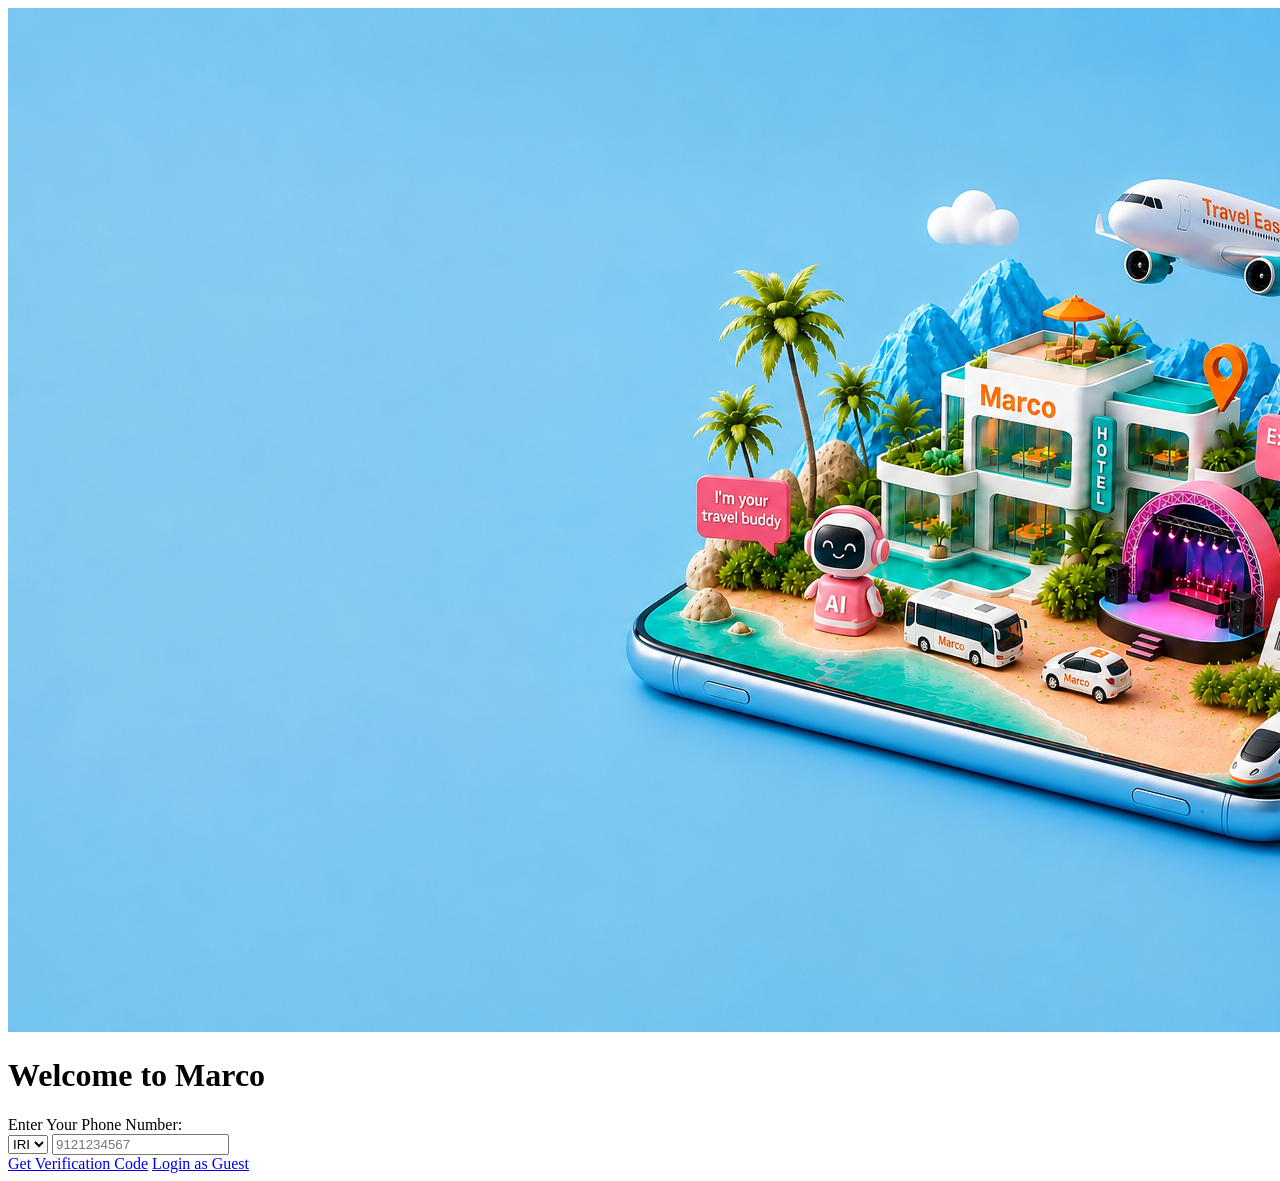
==== index.html @ 9c4212a9 "Fix file structure for Vercel" ====
<!doctype html>
<html lang="fa" dir="ltr">
  <head>
    <meta charset="UTF-8" />
    <meta name="viewport" content="width=device-width, initial-scale=1.0" />
    <link rel="stylesheet" href="./css/variables.css" />
    <link rel="stylesheet" href="./css/base.css" />
    <link rel="stylesheet" href="./css/layout.css" />
    <link rel="stylesheet" href="./css/components.css" />
    <link rel="shortcut icon" href="./Images/crowtus.svg" type="image/x-icon" />
    <script defer src="./JS/lucide.min.js"></script>
    <script defer src="./JS/app.js"></script>
    <title>Marco</title>
  </head>
  <body>
    <div class="login">
      <img class="login__img" src="/Images/login.png" alt="login image">
        <form action="" class="login__form">
          <h1>Welcome to <span class="text--primary">Marco</span></h1>
          <div class="input input--lg">
            <label class="input__label" for="phone">Enter Your Phone Number:</label>
            <div class="input__wrapper">
              <select class="dropdown" name="countrycode" id="countrycode">
                <option value="" disabled selected>IRI</option>
              </select>
            <input class="input__field" type="tel" name="phone" id="phone" placeholder="9121234567" autocomplete="mobile">
          </div>
        </div>
        <a class="btn btn--primary btn--lg btn--fill" href="http://">Get Verification Code</a>
        <a class="btn btn--tertiary btn--lg btn--fill" href="/HTML Pages/Main.html">Login as Guest</a>
        </form>
      </div>
    </div>
  </body>
</html>
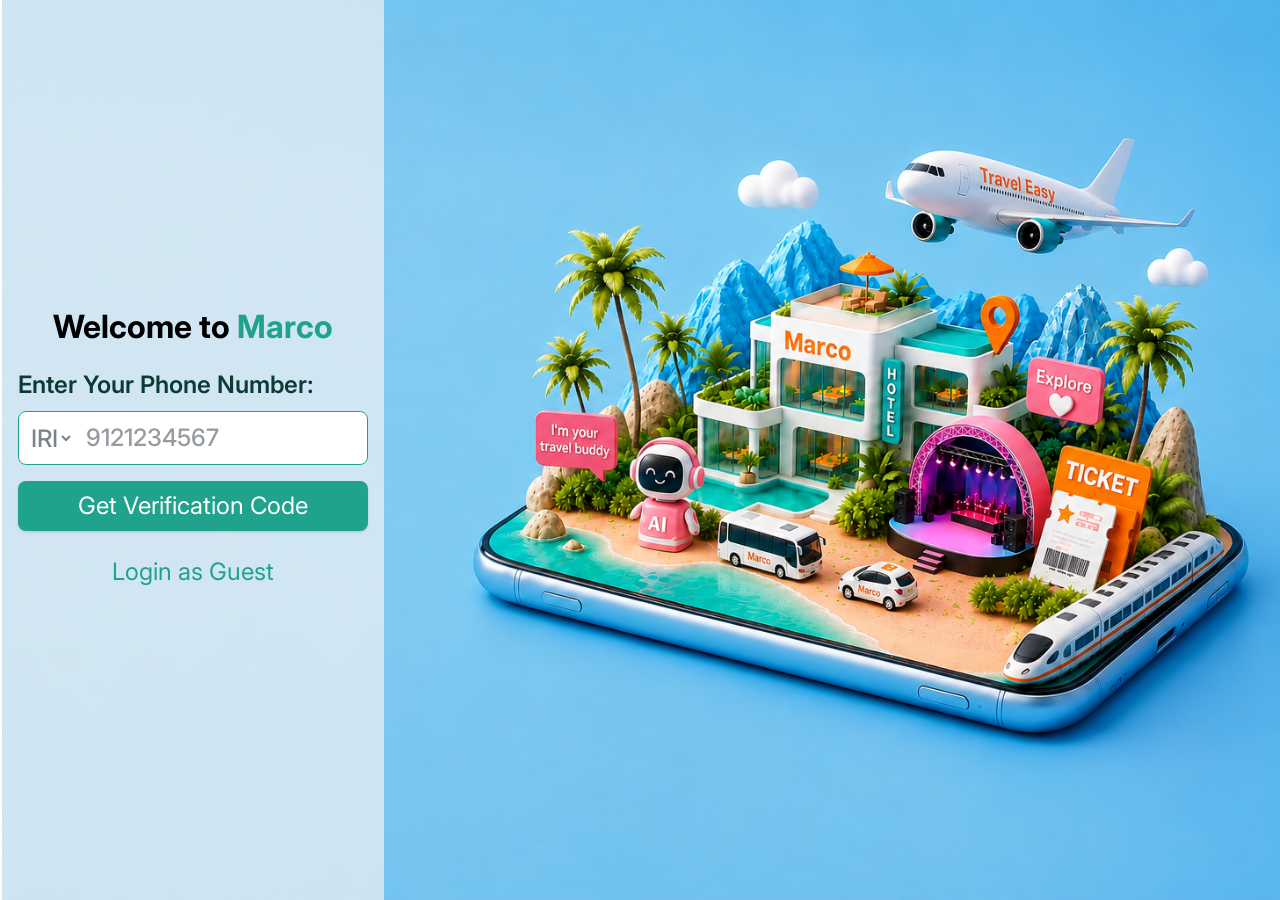
==== commit 9b653133: "Fix CSS path" ====
--- a/index.html
+++ b/index.html
@@ -3,10 +3,10 @@
   <head>
     <meta charset="UTF-8" />
     <meta name="viewport" content="width=device-width, initial-scale=1.0" />
-    <link rel="stylesheet" href="./css/variables.css" />
-    <link rel="stylesheet" href="./css/base.css" />
-    <link rel="stylesheet" href="./css/layout.css" />
-    <link rel="stylesheet" href="./css/components.css" />
+    <link rel="stylesheet" href="./CSS/variables.css" />
+    <link rel="stylesheet" href="./CSS/base.css" />
+    <link rel="stylesheet" href="./CSS/layout.css" />
+    <link rel="stylesheet" href="./CSS/components.css" />
     <link rel="shortcut icon" href="./Images/crowtus.svg" type="image/x-icon" />
     <script defer src="./JS/lucide.min.js"></script>
     <script defer src="./JS/app.js"></script>
--- a/CSS/variables.css
+++ b/CSS/variables.css
@@ -0,0 +1,105 @@
+:root {
+  /* Type scale */
+
+  --text-2xs: 0.5rem; /* 8px */
+  --text-xs: 0.75rem; /* 12px */
+  --text-sm: 0.875rem; /* 14px */
+  --text-base: 1rem; /* 16px */
+  --text-lg: 1.25rem; /* 20px */
+  --text-xl: 1.5rem; /* 24px */
+  --text-2xl: 2rem; /* 32px */
+  --text-3xl: 3rem; /* 48px */
+  --text-4xl: 4rem; /* 64px */
+  --text-5xl: 5rem; /* 80px */
+
+  /* Line heights */
+  --line-tight: 1.2;
+  --line-normal: 1.5;
+
+  /* Spacing scale */
+  --space-1: 0.25rem; /* 4px */
+  --space-2: 0.5rem; /* 8px */
+  --space-3: 0.75rem; /* 12px */
+  --space-4: 1rem; /* 16px (Base) */
+  --space-5: 1.25rem; /* 20px */
+  --space-6: 1.5rem; /* 24px */
+  --space-8: 2rem; /* 32px */
+  --space-10: 2.5rem; /* 40px */
+  --space-12: 3rem; /* 48px */
+  --space-16: 4rem; /* 64px */
+  --space-20: 5rem; /* 80px */
+  --space-24: 6rem; /* 96px */
+  --space-32: 8rem; /* 128px */
+
+  /* Border Radius */
+  --radius-none: 0;
+  --radius-sm: 0.25rem;
+  --radius-md: 0.5rem;
+  --radius-lg: 0.75rem;
+  --radius-xl: 1rem;
+  --radius-2xl: 2rem;
+  --radius-full: 50%;
+
+  /* Focus Ring */
+  --focus-ring-color: var(--color-secondary-500);
+  --focus-ring-width: 2px;
+  --focus-ring-offset: 2px;
+
+  /* Screen Min Width */
+  --screen-mobile: 360px;
+  --screen-tablet: 768px;
+  --screen-laptop: 1024px;
+  --screen-pc: 1440px;
+
+  /* Primary Colors */
+  --color-primary-50: #d2ede8;
+  --color-primary-100: #a9e2d8;
+  --color-primary-200: #7ed1c4;
+  --color-primary-300: #55c2b2;
+  --color-primary-400: #34b49f;
+  --color-primary-500: #1fa38c;
+  --color-primary-600: #198676;
+  --color-primary-700: #156b60;
+  --color-primary-800: #104e47;
+  --color-primary-900: #0c3a34;
+  --color-primary-950: #00230c;
+
+  /* Secondary Colors */
+  --color-secondary-50: #fbd4bb;
+  --color-secondary-100: #fac1a5;
+  --color-secondary-200: #f8ad83;
+  --color-secondary-300: #f69861;
+  --color-secondary-400: #f4843f;
+  --color-secondary-500: #f26f1d;
+  --color-secondary-600: #d95503;
+  --color-secondary-700: #bf3c00;
+  --color-secondary-800: #a62200;
+  --color-secondary-900: #730000;
+  --color-secondary-950: #400000;
+
+  /* Neutral Colors */
+  --color-neutral-50: #f2f2f3;
+  --color-neutral-100: #e5e6e7;
+  --color-neutral-200: #cbcdcf;
+  --color-neutral-300: #b0b4b8;
+  --color-neutral-400: #969ba0;
+  --color-neutral-500: #7c8288;
+  --color-neutral-600: #62686e;
+  --color-neutral-700: #494f55;
+  --color-neutral-800: #2f353b;
+  --color-neutral-900: #161c22;
+  --color-neutral-950: #000208;
+
+  /* Utility Colors */
+  --color-white: #ffffff;
+  --color-black: #000000;
+  --color-pink: #f7a8c7;
+  --color-blue: #6dc1ef;
+
+  --switch-width: 2.75rem; /* عرض سوئیچ */
+  --switch-height: 1.5rem; /* ارتفاع سوئیچ */
+  --switch-thumb-size: 1.25rem; /* سایز دایره */
+  --switch-bg-off: #cbd5e1; /* رنگ خاموش */
+  --switch-bg-on: #3b82f6; /* رنگ روشن */
+  --switch-transition: all 0.25s cubic-bezier(0.4, 0, 0.2, 1); /* افکت نرم */
+}
--- a/CSS/base.css
+++ b/CSS/base.css
@@ -0,0 +1,115 @@
+@font-face {
+  font-family: "vazirmatn";
+  src: url("../Fonts/Vazirmatn[wght].woff2") format("truetype");
+  font-weight: 100 900;
+  font-style: normal;
+  font-display: swap;
+}
+@font-face {
+  font-family: "inter";
+  src: url("../Fonts/Inter-VariableFont_opsz\,wght.ttf") format("truetype");
+  font-weight: 100 900;
+  font-style: normal;
+  font-display: swap;
+}
+@font-face {
+  font-family: "roboto";
+  src: url("../Fonts/Roboto-VariableFont_wdth\,wght.ttf") format("truetype");
+  font-weight: 100 900;
+  font-style: normal;
+  font-display: swap;
+}
+* {
+  font-family: inter;
+  margin: 0;
+}
+html {
+  font-family: inter, roboto, vazirmatn, Arial, Helvetica, sans-serif;
+  margin: 0;
+  padding: 0;
+  border: 0 none;
+  outline: none;
+  scroll-behavior: smooth;
+  box-sizing: border-box !important;
+  font-size: 16px;
+  line-height: var(--line-normal);
+  background-color: var(--color-neutral-50);
+}
+a {
+  text-decoration: none;
+  color: inherit;
+}
+a:hover {
+  opacity: 0.9;
+}
+img,
+picture,
+video {
+  max-width: 100%;
+  display: block;
+}
+
+div {
+  outline: none;
+  margin: 0;
+  padding: 0;
+  width: 360px;
+}
+
+form {
+  outline: none;
+  display: flex;
+  flex-direction: column;
+  align-items: flex-start;
+  gap: 1rem;
+  width: 360px;
+  padding: 0.5rem 1rem;
+  box-sizing: border-box;
+  outline: none;
+  margin: 0;
+}
+*,
+*::before,
+*::after {
+  box-sizing: border-box;
+}
+
+body {
+  min-height: 100vh;
+  position: relative;
+}
+
+img,
+picture,
+video,
+canvas,
+svg {
+  display: block;
+  max-width: 100%;
+}
+
+input,
+button,
+textarea,
+select {
+  font: inherit;
+}
+
+button a:focus-visible {
+  border: none;
+  outline: none;
+  box-shadow: none;
+}
+a:focus-visible {
+  outline: none;
+  border: none;
+  box-shadow:
+    0 0 2px 2px var(--color-white),
+    0 0 4px 2px var(--color-primary-500);
+}
+footer {
+  padding-bottom: 74px;
+}
+main {
+  width: 100%;
+}
--- a/CSS/layout.css
+++ b/CSS/layout.css
@@ -0,0 +1,67 @@
+:root {
+  /* Breakpoints */
+  /* Width<768px Mobile */
+  --bp-sm: 768px; /*tablet*/
+  --bp-md: 1024px; /*laptop*/
+  --bp-lg: 1280px; /*desktop*/
+}
+.grid {
+  display: grid;
+  grid-template-columns: repeat(auto-fit, minmax(320px, 1fr));
+  gap: 1rem;
+  justify-items: center;
+  align-items: center;
+}
+
+.col {
+  display: flex;
+  flex-direction: row;
+  gap: 1rem;
+}
+.login {
+  background-color: var(--color-neutral-50);
+  position: relative;
+  width: 100%;
+  height: 100vh;
+  display: flex;
+  flex-direction: column;
+  justify-content: flex-start;
+  align-items: center;
+  gap: 1rem;
+}
+.login__img {
+  width: 100%;
+}
+.login__form {
+  width: 100%;
+  display: flex;
+  flex-direction: column;
+  justify-content: center;
+  align-items: center;
+}
+
+@media only screen and (min-width: 1024px) {
+  .login__img {
+    display: none;
+  }
+  .login {
+    background-image: url(/Images/login.png);
+    background-repeat: no-repeat;
+    background-size: cover;
+    background-position: right center;
+  }
+  .login__form {
+    position: absolute;
+    left: 0;
+    height: 100%;
+    width: 30%;
+
+    background-color: color-mix(
+      in srgb,
+      var(--color-neutral-50),
+      transparent 30%
+    );
+    backdrop-filter: blur(5px);
+    border-left: solid 2px var(--color-white);
+  }
+}
--- a/CSS/components.css
+++ b/CSS/components.css
@@ -0,0 +1,801 @@
+/* Button */
+
+.text--primary {
+  color: var(--color-primary-500);
+}
+.text--secondary {
+  color: var(--color-secondary-500);
+}
+.btn {
+  width: 100%;
+  display: inline-flex;
+  align-items: center;
+  justify-content: center;
+  gap: 0.5em;
+  outline: none;
+  border-radius: var(--radius-md);
+
+  padding: 0.25em 0.5em;
+  cursor: pointer;
+
+  white-space: nowrap;
+  flex-shrink: 0;
+
+  transition:
+    border-color 0.2s ease,
+    background-color 0.2s ease,
+    box-shadow 0.2s ease;
+}
+.btn--nav {
+  flex: 1;
+  width: fit-content;
+  flex-direction: column;
+  min-width: 64px;
+  padding: 0.5em 0.25em !important;
+  gap: 0.25em;
+}
+.btn--chip {
+  width: fit-content;
+  flex: 1;
+}
+.btn--chip[aria-pressed="true"] {
+  color: var(--color-white) !important;
+  background: var(--color-primary-500) !important;
+}
+.btn--header {
+  width: fit-content;
+}
+.btn--primary {
+  background: var(--color-primary-500);
+  color: var(--color-white);
+  border: 1px solid transparent;
+  box-shadow:
+    0 1px 2px rgba(0, 0, 0, 0.08),
+    0 2px 4px rgba(0, 0, 0, 0.06);
+}
+.btn--secondary {
+  background: var(--color-white);
+  color: var(--color-primary-500);
+  border: 1px solid var(--color-primary-500);
+  box-shadow:
+    0 1px 2px rgba(0, 0, 0, 0.08),
+    0 2px 4px rgba(0, 0, 0, 0.06);
+}
+.btn--tertiary {
+  background: none;
+  color: var(--color-primary-500);
+  border: 1px solid transparent;
+}
+.btn--primary:hover {
+  background-color: var(--color-primary-600);
+  box-shadow:
+    0 4px 8px rgba(0, 0, 0, 0.12),
+    0 2px 4px rgba(0, 0, 0, 0.08);
+}
+.btn--secondary:hover {
+  background-color: var(--color-neutral-100);
+  box-shadow:
+    0 4px 8px rgba(0, 0, 0, 0.12),
+    0 2px 4px rgba(0, 0, 0, 0.08);
+}
+.btn--tertiary:hover {
+  color: var(--color-primary-600);
+}
+.btn:hover {
+  transform: translateY(-1px);
+}
+.btn:active {
+  transform: translateY(1px);
+}
+.btn--nav:active {
+  background: var(--color-primary-500);
+  color: var(--color-white);
+  [data-lucide] {
+    transform: scale(1.2);
+  }
+  .text--sm {
+    font-weight: 700;
+  }
+}
+.btn--primary:active,
+.btn--secondary:active {
+  box-shadow: 0 1px 2px rgba(0, 0, 0, 0.08);
+}
+.btn:disabled {
+  opacity: 0.5;
+  cursor: not-allowed;
+  box-shadow: none;
+}
+.btn:focus-visible {
+  outline: none;
+  box-shadow:
+    0 0 2px 2px var(--color-white),
+    0 0 4px 2px var(--color-primary-500);
+}
+
+.btn--sm {
+  font-size: var(--text-base);
+}
+.btn--md {
+  font-size: var(--text-lg);
+}
+.btn--lg {
+  font-size: var(--text-xl);
+}
+.btn__label {
+  font-family: inherit;
+  font-weight: 500;
+}
+.btn__icon {
+  display: flex;
+  align-items: center;
+  justify-content: center;
+}
+.btn__icon img,
+.btn__icon svg {
+  width: 1em;
+  height: 1em;
+}
+
+/* Input */
+
+.input {
+  display: flex;
+  flex-direction: column;
+  justify-content: space-evenly;
+  align-content: space-evenly;
+  margin: 0;
+  outline: none;
+  gap: 0.5rem;
+  width: 100%;
+  font-size: inherit;
+  border-radius: var(--radius-md);
+  border: none;
+}
+.input--sm {
+  font-size: var(--text-base);
+}
+.input--md {
+  font-size: var(--text-lg);
+}
+.input--lg {
+  font-size: var(--text-xl);
+}
+.input__field {
+  background-color: var(--color-white);
+  color: var(--color-neutral-500);
+  width: 100%;
+  border: none;
+  padding: 0 var(--space-1);
+
+  border-radius: var(--radius-md);
+  transition:
+    background-color 0.2s ease,
+    box-shadow 0.2s ease,
+    transform 0.1s ease;
+}
+.input__wrapper {
+  border-radius: var(--radius-md);
+  border: solid 1px var(--color-primary-500);
+
+  background-color: var(--color-white);
+  color: var(--color-primary-500);
+  display: flex;
+  flex-direction: row;
+  align-items: center;
+  gap: var(--space-2);
+  outline: none;
+  margin: 0;
+  padding: var(--space-2);
+
+  font-family: inherit;
+  font-weight: 500;
+  width: 100%;
+}
+.input__icon {
+  position: relative;
+  display: flex;
+  align-items: center;
+  justify-content: center;
+
+  width: 1.25em;
+  height: 1.25em;
+}
+.input__icon img,
+.input__icon svg {
+  width: 100%;
+  height: 100%;
+}
+
+.input__field::placeholder {
+  color: var(--color-neutral-400);
+}
+.input__field:focus-visible {
+  border: none;
+  outline: none;
+  background-color: var(--color-neutral-50);
+}
+
+.input__field:disabled {
+  opacity: 0.6;
+  cursor: not-allowed;
+}
+.input__label {
+  color: var(--color-primary-900);
+  position: relative;
+  font-family: inherit;
+  font-weight: 600;
+}
+.input__helper-text {
+  display: block;
+  font-size: 0.75em;
+  color: var(--color-neutral-500);
+}
+input[type="checkbox"],
+input[type="radio"] {
+  accent-color: var(--color-primary-500);
+  width: 1.25em;
+  height: 1.25em;
+  cursor: pointer;
+}
+input[type="checkbox"]:focus-visible,
+input[type="radio"]:focus-visible {
+  outline: none;
+  box-shadow:
+    0 0 2px 2px var(--color-white),
+    0 0 4px 2px var(--color-primary-500);
+}
+
+/* Switch Toggle */
+
+.switch {
+  display: inline-flex;
+  align-items: center;
+  cursor: pointer;
+  position: relative;
+  width: 2.5em;
+  height: 1.25em;
+}
+.switch--sm {
+  font-size: var(--text-base);
+}
+.switch--md {
+  font-size: var(--text-lg);
+}
+.switch--lg {
+  font-size: var(--text-xl);
+}
+.switch__input {
+  position: absolute;
+  opacity: 0;
+}
+.switch__slider {
+  position: relative;
+  display: block;
+  width: 100%;
+  height: 100%;
+  background-color: var(--color-neutral-300);
+  transition: all 0.25s cubic-bezier(0.4, 0, 0.2, 1);
+}
+.switch__slider::before {
+  content: "";
+  position: absolute;
+  width: 1em;
+  height: 1em;
+  background-color: var(--color-white);
+  border-radius: var(--radius-full);
+  bottom: 0.125em;
+  left: 0.125em;
+  transition: all 0.25s cubic-bezier(0.4, 0, 0.2, 1);
+  box-shadow: 0 1px 3px rgba(0, 0, 0, 0.2);
+}
+.switch__input:checked + .switch__slider {
+  background-color: var(--color-primary-500);
+}
+.switch__input:checked + .switch__slider::before {
+  transform: translateX(1.25em);
+}
+.switch__input:focus-visible + .switch__slider {
+  outline: none;
+  box-shadow:
+    0 0 2px 2px var(--color-white),
+    0 0 4px 2px var(--color-primary-500);
+}
+.switch__input:disabled + .switch__slider {
+  background-color: var(--color-neutral-100);
+  cursor: not-allowed;
+}
+/* Drop Down */
+
+.dropdown {
+  width: fit-content;
+  height: fit-content;
+  color: var(--color-primary-500);
+  border: none;
+  background-color: var(--color-white);
+  color: var(--color-neutral-500);
+  border-radius: var(--radius-md);
+  transition:
+    border-color 0.2s ease,
+    background-color 0.2s ease,
+    box-shadow 0.2s ease;
+}
+.dropdown option {
+  background-color: var(--color-primary-500);
+  color: var(--color-neutral-100);
+}
+.dropdown:focus-visible {
+  outline: none;
+  box-shadow:
+    0 0 2px 2px var(--color-white),
+    0 0 4px 2px var(--color-primary-500);
+}
+
+.dropdown:hover {
+  cursor: pointer;
+  color: var(--color-primary-500);
+}
+
+[data-lucide] {
+  width: 1.5em;
+  height: auto;
+  stroke: currentColor;
+  stroke-width: 2;
+  fill: none;
+}
+.logo {
+  font-size: inherit;
+  width: fit-content;
+  padding: 0.5em 0.5em 0.25em 0.5em;
+}
+.logo img {
+  height: 2em;
+  width: auto;
+}
+.banner__container {
+  width: 100%;
+  justify-self: center;
+  max-width: 100vw;
+  overflow-x: auto;
+  overflow-y: hidden;
+  scroll-snap-type: x mandatory;
+  scroll-behavior: smooth;
+  -webkit-overflow-scrolling: touch;
+  -ms-overflow-style: none;
+  scrollbar-width: none;
+}
+
+/* Banner */
+.banner__wrapper {
+  display: flex;
+  width: 100%;
+}
+
+.banner {
+  flex: 0 0 100%;
+  scroll-snap-align: center;
+  padding: 1em;
+}
+.banner img {
+  border-radius: var(--radius-md);
+  width: 100%;
+  height: auto;
+  display: block;
+  object-fit: cover;
+}
+
+@media only screen and (min-width: 1024px) {
+  .banner {
+    flex: 0 0 calc((100%) / 3);
+    padding: 1em 0.5em;
+  }
+}
+
+.banner__container::-webkit-scrollbar {
+  display: none;
+}
+
+/* Slider */
+.slider__container {
+  width: 100%;
+  display: flex;
+  flex-direction: row;
+  gap: 0;
+  overflow-x: auto;
+  scroll-snap-type: x mandatory;
+  scroll-behavior: smooth;
+  -webkit-overflow-scrolling: touch;
+  -ms-overflow-style: none;
+  scrollbar-width: none;
+
+  cursor: grab;
+}
+
+/* Slides */
+
+.slide {
+  flex: 0 0 calc((100% - 32px) / 3);
+  scroll-snap-align: start;
+  padding-left: 16px;
+}
+.slide__img {
+  width: 100%;
+  aspect-ratio: 1 / 1;
+  object-fit: cover;
+  object-position: center;
+  display: block;
+  border-radius: var(--radius-xl);
+  transition:
+    transform 0.25s ease,
+    filter 0.25s ease;
+}
+.slide__link {
+  position: relative;
+  display: block;
+  overflow: hidden;
+  border-radius: var(--radius-xl);
+}
+.slide__overlay {
+  position: absolute;
+  left: 0;
+  right: 0;
+  bottom: 0;
+  height: 40%; /* حالت باز */
+  padding: 0.125em 0.5em;
+  gap: 0.5em;
+  width: 100%;
+  box-sizing: border-box;
+  background: rgba(0, 0, 0, 0.5);
+  color: #fff;
+
+  transform: translateY(50%); /* حالت بسته: بیشترش پنهان */
+  transition:
+    transform 0.22s ease,
+    opacity 0.22s ease;
+  opacity: 1; /* اینجا opacity را ثابت نگه دار */
+}
+
+.slide__title {
+  margin: 0;
+  font-size: 0.75em;
+  line-height: var(--line-normal);
+}
+
+.slide__text {
+  width: 100%;
+  margin: 0;
+  font-size: 0.75em;
+  line-height: var(--line-tight);
+
+  display: -webkit-box;
+  -webkit-box-orient: vertical;
+  line-clamp: 2;
+  white-space: normal;
+  overflow: hidden;
+  display: none;
+}
+
+.slide__link:hover .slide__overlay,
+.slide__link:focus-visible .slide__overlay,
+.slide__link:focus-within .slide__overlay {
+  opacity: 1;
+  transform: translateY(0);
+  .slide__text {
+    display: block;
+  }
+}
+
+.slide__link:hover .slide__img,
+.slide__link:focus-visible .slide__img {
+  transform: scale(1.03);
+  filter: brightness(0.9);
+}
+.slider__container--sm::-webkit-scrollbar {
+  display: none;
+}
+@media only screen and (min-width: 1024px) {
+  .slide__overlay {
+    height: 20%; /* حالت باز */
+  }
+  .slide {
+    flex: 0 0 calc((100% - 32px) / 5);
+  }
+  .slide__text {
+    font-size: 1em;
+  }
+  .slide__title {
+    font-size: 1.25em;
+  }
+}
+@media (hover: none) {
+  .slide__overlay {
+    opacity: 1;
+    transform: none;
+    height: 20%;
+  }
+  .slide__text {
+    display: none;
+  }
+}
+
+/* Sections */
+
+.section__title {
+  width: 100%;
+  color: var(--color-primary-500);
+  min-width: 168px;
+  border-bottom: solid 4px var(--color-primary-500);
+  margin-bottom: 0.25em;
+
+  display: flex;
+  flex-direction: row;
+  align-items: center;
+  justify-content: left;
+  gap: 0.5em;
+}
+.chips__container {
+  margin: 0;
+  width: 100%;
+  display: flex;
+  flex-direction: row;
+  gap: 1em;
+  padding: 1em;
+  overflow-x: auto;
+  scroll-snap-type: x mandatory;
+  scroll-behavior: smooth;
+  -webkit-overflow-scrolling: touch;
+  -ms-overflow-style: none;
+  scrollbar-width: none;
+
+  cursor: grab;
+}
+.section__chips::-webkit-scrollbar {
+  display: none;
+}
+
+/* Comments Section*/
+
+.comment__container {
+  width: 100%;
+  display: flex;
+  flex-direction: row;
+  gap: 1em;
+  padding: 1em;
+  overflow-x: auto;
+  scroll-snap-type: x mandatory;
+  scroll-behavior: smooth;
+  -webkit-overflow-scrolling: touch;
+  -ms-overflow-style: none;
+  scrollbar-width: none;
+
+  cursor: grab;
+}
+
+.comment__slide {
+  position: relative;
+  flex: 0 0 calc((100% - 32px));
+  background-color: var(--color-neutral-100);
+
+  border-radius: var(--radius-md);
+
+  gap: 1em;
+  padding: 1em;
+
+  display: flex;
+  flex-direction: column;
+}
+
+.comment__header {
+  width: 100%;
+  display: flex;
+  flex-direction: row;
+  align-items: center;
+  justify-content: space-between;
+  gap: 1em;
+}
+.comment__body {
+  width: 100%;
+  height: 160px;
+  background-color: var(--color-white);
+  color: var(--color-neutral-700);
+
+  border-radius: var(--radius-md);
+  padding: 0.5em 1em;
+  font-size: var(--text-sm);
+  line-height: var(--line-tight);
+  font-weight: 400;
+  text-align: justify;
+  overflow-y: scroll;
+}
+.comment__rating {
+  width: 100%;
+  font-size: var(--text-sm);
+  color: var(--color-secondary-500);
+  padding: 0;
+  display: flex;
+  gap: 0.125;
+  flex-direction: row;
+  justify-content: space-between;
+  align-items: center;
+}
+.comment__date {
+  font-size: var(--text-sm);
+  font-weight: 500;
+  color: var(--color-neutral-600);
+  width: 100%;
+  direction: rtl;
+}
+@media only screen and (min-width: 1024px) {
+  .comment__slide {
+    flex: 0 0 calc((100% - 32px) / 3);
+  }
+}
+
+/* Persona */
+
+.persona {
+  width: 100%;
+  display: flex;
+  flex-direction: row;
+  align-items: center;
+  justify-content: flex-start;
+  gap: 1em;
+}
+.persona__img {
+  border: solid 2px var(--color-secondary-500);
+  max-width: 64px;
+  object-fit: cover;
+  object-position: center;
+  display: block;
+  border-radius: var(--radius-full);
+}
+.persona__name {
+  width: fit-content;
+  color: var(--color-neutral-700);
+  font-size: var(--text-sm);
+  font-weight: 400;
+}
+/* Navbar */
+
+.nav--bottom {
+  font-size: 1em;
+  background-color: color-mix(in srgb, var(--color-white), transparent 25%);
+  border: solid 1px var(--color-white);
+  backdrop-filter: blur(5px);
+  position: fixed;
+  width: 96%;
+  z-index: 1000;
+  bottom: 2%;
+  left: 50%;
+  transform: translateX(-50%);
+
+  display: flex;
+  flex-direction: row;
+  justify-content: space-between;
+  padding: 0;
+
+  align-items: center;
+  flex-wrap: nowrap;
+
+  border-radius: var(--radius-md);
+}
+.nav__bg {
+  position: fixed;
+  bottom: 0;
+  z-index: 999;
+  width: 100%;
+  height: 80px;
+  margin: 0;
+
+  background: #ffffff;
+  background: linear-gradient(
+    0deg,
+    rgba(255, 255, 255, 1) 0%,
+    rgba(255, 255, 255, 0) 100%
+  );
+}
+@media only screen and (min-width: 1024px) {
+  .nav--bottom {
+    width: 50%;
+  }
+}
+/* Header */
+
+.header {
+  position: sticky;
+  top: 0;
+  z-index: 1000;
+  width: 100%;
+  background-color: var(--color-white);
+  display: flex;
+  flex-direction: column;
+  justify-content: center;
+  align-items: center;
+  gap: 1em;
+  padding: 1em 0;
+}
+.header--mobile {
+  font-size: var(--text-lg);
+  padding: 0 0.25em;
+
+  display: flex;
+  flex-direction: row;
+  justify-content: space-between;
+  align-items: center;
+  width: 100%;
+  flex-wrap: nowrap;
+}
+.search {
+  width: 100%;
+  padding: 0.5em 1em;
+}
+@media only screen and (min-width: 1024px) {
+  .search {
+    width: 50%;
+    margin-inline: auto; /* وسط چین افقی */
+  }
+}
+
+/* Main Tickets */
+.main__ticket {
+  position: relative;
+  width: 100%;
+  display: flex;
+  flex-direction: row;
+  align-items: center;
+  gap: 0.5em;
+  justify-content: space-evenly;
+  padding: 1em 0.25em;
+}
+@media only screen and (min-width: 1024px) {
+  .main__ticket {
+    gap: 2em;
+    padding: 1em;
+    margin-inline: auto; /* وسط چین افقی */
+  }
+}
+
+/* Footer */
+
+.footer__container {
+  color: var(--color-white);
+  background-color: var(--color-neutral-500);
+  padding: 0.5em 2em 96px 2em;
+  gap: 2em;
+  display: flex;
+  flex-direction: column;
+  justify-items: center;
+  align-items: center;
+}
+.footer__columns {
+  display: grid;
+  width: 100%;
+  grid-template-columns: 1fr 1fr;
+  padding: 0 5%;
+  justify-content: start;
+  text-align: left;
+}
+.footer__img {
+  font-size: var(--text-base);
+  width: 30%;
+  margin-inline: auto;
+  filter: brightness(0) invert(1);
+}
+@media only screen and (min-width: 1024px) {
+  .footer__columns {
+    grid-template-columns: 1fr 1fr 1fr 1fr 1fr;
+  }
+  .footer__img {
+    width: 10%;
+  }
+}
+.text--sm {
+  font-size: var(--text-sm);
+  font-weight: 600;
+}
+.color--secondary {
+  color: var(--color-secondary-500);
+}
+.svg--fill {
+  fill: currentColor;
+}
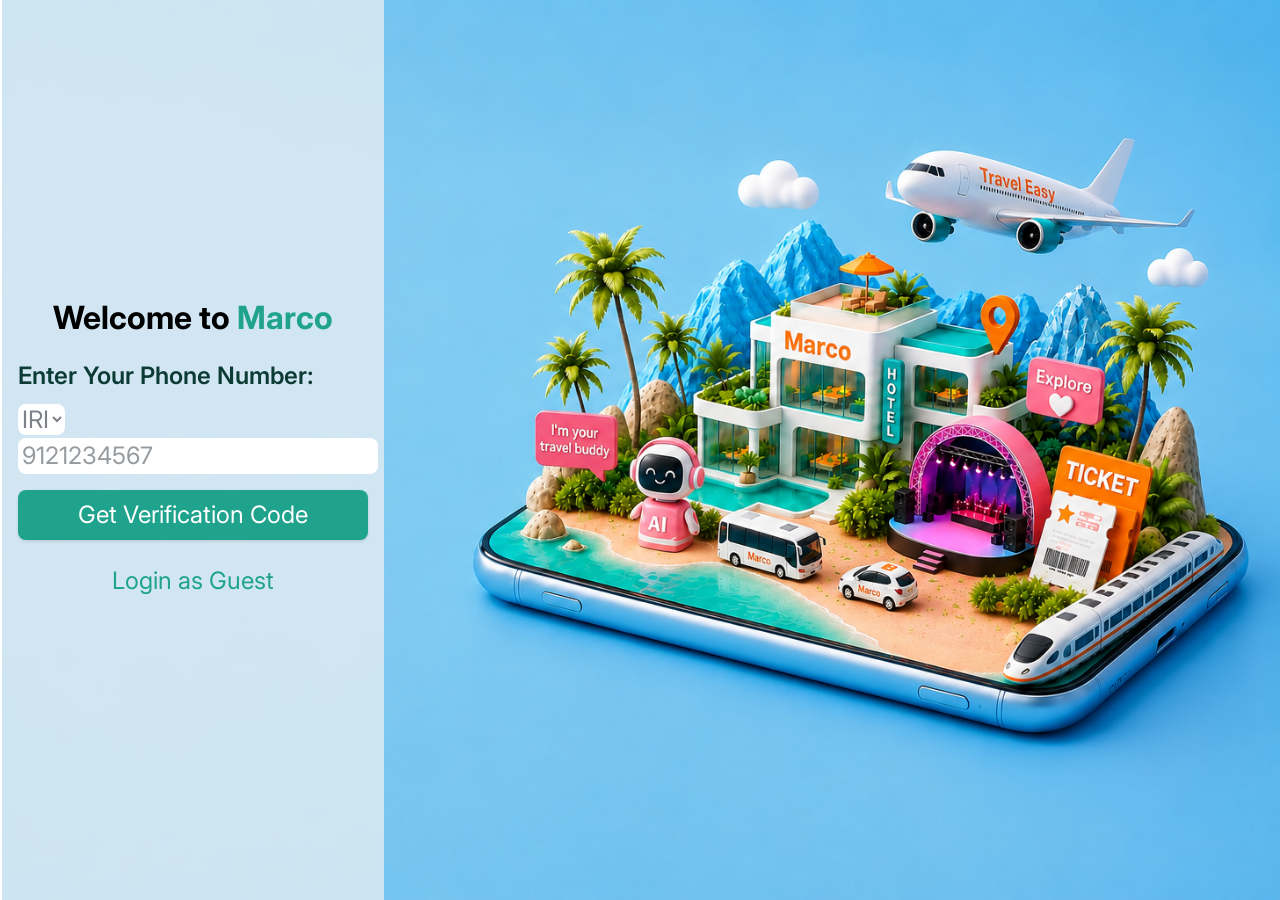
==== commit c4edc1f6: "Update UI" ====
--- a/index.html
+++ b/index.html
@@ -14,22 +14,36 @@
   </head>
   <body>
     <div class="login">
-      <img class="login__img" src="/Images/login.png" alt="login image">
-        <form action="" class="login__form">
-          <h1>Welcome to <span class="text--primary">Marco</span></h1>
-          <div class="input input--lg">
-            <label class="input__label" for="phone">Enter Your Phone Number:</label>
-            <div class="input__wrapper">
-              <select class="dropdown" name="countrycode" id="countrycode">
-                <option value="" disabled selected>IRI</option>
-              </select>
-            <input class="input__field" type="tel" name="phone" id="phone" placeholder="9121234567" autocomplete="mobile">
+      <img class="login__img" src="/Images/login.png" alt="login image" />
+      <form action="" class="login__form">
+        <h1>Welcome to <span class="text--primary">Marco</span></h1>
+        <div class="input input--lg">
+          <label class="input__label" for="phone"
+            >Enter Your Phone Number:</label
+          >
+          <div class="input__wrapper">
+            <select class="dropdown" name="countrycode" id="countrycode">
+              <option value="" disabled selected>IRI</option>
+            </select>
+            <input
+              class="input__field"
+              type="tel"
+              name="phone"
+              id="phone"
+              placeholder="9121234567"
+              autocomplete="mobile"
+            />
           </div>
         </div>
-        <a class="btn btn--primary btn--lg btn--fill" href="http://">Get Verification Code</a>
-        <a class="btn btn--tertiary btn--lg btn--fill" href="/HTML Pages/Main.html">Login as Guest</a>
-        </form>
-      </div>
+        <a class="btn btn--primary btn--lg btn--fill" href="http://"
+          >Get Verification Code</a
+        >
+        <a
+          class="btn btn--tertiary btn--lg btn--fill"
+          href="/HTML Pages/Home.html"
+          >Login as Guest</a
+        >
+      </form>
     </div>
   </body>
 </html>
--- a/CSS/base.css
+++ b/CSS/base.css
@@ -110,6 +110,3 @@
 footer {
   padding-bottom: 74px;
 }
-main {
-  width: 100%;
-}
--- a/CSS/layout.css
+++ b/CSS/layout.css
@@ -13,6 +13,14 @@
   align-items: center;
 }
 
+.container {
+  width: 100%;
+  max-width: 1200px;
+  margin-inline: auto;
+}
+.section {
+  width: 100%;
+}
 .col {
   display: flex;
   flex-direction: row;
--- a/CSS/components.css
+++ b/CSS/components.css
@@ -26,9 +26,9 @@
     background-color 0.2s ease,
     box-shadow 0.2s ease;
 }
+
 .btn--nav {
   flex: 1;
-  width: fit-content;
   flex-direction: column;
   min-width: 64px;
   padding: 0.5em 0.25em !important;
@@ -97,6 +97,7 @@
     font-weight: 700;
   }
 }
+
 .btn--primary:active,
 .btn--secondary:active {
   box-shadow: 0 1px 2px rgba(0, 0, 0, 0.08);
@@ -105,6 +106,16 @@
   opacity: 0.5;
   cursor: not-allowed;
   box-shadow: none;
+}
+.btn--is-active {
+  background: var(--color-primary-500);
+  color: var(--color-white);
+  [data-lucide] {
+    transform: scale(1.2);
+  }
+  .text--sm {
+    font-weight: 700;
+  }
 }
 .btn:focus-visible {
   outline: none;
@@ -173,24 +184,6 @@
     background-color 0.2s ease,
     box-shadow 0.2s ease,
     transform 0.1s ease;
-}
-.input__wrapper {
-  border-radius: var(--radius-md);
-  border: solid 1px var(--color-primary-500);
-
-  background-color: var(--color-white);
-  color: var(--color-primary-500);
-  display: flex;
-  flex-direction: row;
-  align-items: center;
-  gap: var(--space-2);
-  outline: none;
-  margin: 0;
-  padding: var(--space-2);
-
-  font-family: inherit;
-  font-weight: 500;
-  width: 100%;
 }
 .input__icon {
   position: relative;
@@ -309,8 +302,7 @@
 
 .dropdown {
   width: fit-content;
-  height: fit-content;
-  color: var(--color-primary-500);
+  height: auto;
   border: none;
   background-color: var(--color-white);
   color: var(--color-neutral-500);
@@ -321,14 +313,14 @@
     box-shadow 0.2s ease;
 }
 .dropdown option {
-  background-color: var(--color-primary-500);
-  color: var(--color-neutral-100);
-}
+  background-color: var(--color-white);
+  color: var(--color-neutral-500);
+  border-radius: var(--radius-md);
+}
+
 .dropdown:focus-visible {
   outline: none;
-  box-shadow:
-    0 0 2px 2px var(--color-white),
-    0 0 4px 2px var(--color-primary-500);
+  background-color: var(--color-neutral-100);
 }
 
 .dropdown:hover {
@@ -352,10 +344,23 @@
   height: 2em;
   width: auto;
 }
-.banner__container {
-  width: 100%;
-  justify-self: center;
-  max-width: 100vw;
+
+/* Banner */
+
+.hero {
+  position: relative;
+  z-index: auto;
+}
+.hero__list {
+  width: 100%;
+  position: relative;
+  list-style: none;
+  padding: 0;
+  margin-inline: auto;
+  display: flex;
+  flex-direction: row;
+  justify-items: center;
+  align-items: center;
   overflow-x: auto;
   overflow-y: hidden;
   scroll-snap-type: x mandatory;
@@ -364,35 +369,55 @@
   -ms-overflow-style: none;
   scrollbar-width: none;
 }
-
-/* Banner */
-.banner__wrapper {
-  display: flex;
-  width: 100%;
-}
-
-.banner {
+.hero__content {
   flex: 0 0 100%;
+  position: relative;
+  width: 100%;
+  align-items: center;
+  justify-content: center;
   scroll-snap-align: center;
-  padding: 1em;
-}
-.banner img {
-  border-radius: var(--radius-md);
-  width: 100%;
-  height: auto;
-  display: block;
+  flex-direction: column;
+}
+.hero__bg {
+  position: absolute;
+  top: 0;
+  left: 0;
+  width: 100%;
+  height: 100%;
   object-fit: cover;
-}
-
+  object-position: right;
+  z-index: auto;
+}
+.hero__article {
+  position: relative;
+  display: flex;
+  flex-direction: column;
+  justify-content: space-between;
+  align-items: flex-start;
+  gap: 0;
+  width: 45%;
+  padding-inline: 1em;
+  padding-block: 1em;
+  text-align: left;
+  z-index: 1;
+  font-size: var(--text-base);
+}
+
+@media only screen and (min-width: 768px) {
+  .hero__article {
+    width: 40%;
+    gap: 0.5em;
+    padding-block: 2em;
+    font-size: var(--text-lg);
+  }
+}
 @media only screen and (min-width: 1024px) {
-  .banner {
-    flex: 0 0 calc((100%) / 3);
-    padding: 1em 0.5em;
-  }
-}
-
-.banner__container::-webkit-scrollbar {
-  display: none;
+  .hero__article {
+    width: 35%;
+    font-size: var(--text-xl);
+    gap: 1em;
+    padding-block: 4em;
+  }
 }
 
 /* Slider */
@@ -414,7 +439,7 @@
 /* Slides */
 
 .slide {
-  flex: 0 0 calc((100% - 32px) / 3);
+  flex: 0 0 calc((100% - 32px) / 2);
   scroll-snap-align: start;
   padding-left: 16px;
 }
@@ -493,18 +518,26 @@
 .slider__container--sm::-webkit-scrollbar {
   display: none;
 }
-@media only screen and (min-width: 1024px) {
-  .slide__overlay {
-    height: 20%; /* حالت باز */
-  }
+@media only screen and (min-width: 768px) {
   .slide {
-    flex: 0 0 calc((100% - 32px) / 5);
+    flex: 0 0 calc((100% - 32px) / 3);
   }
   .slide__text {
     font-size: 1em;
   }
   .slide__title {
     font-size: 1.25em;
+  }
+}
+@media only screen and (min-width: 1024px) {
+  .slide {
+    flex: 0 0 calc((100% - 32px) / 4);
+  }
+  .slide__text {
+    font-size: 1.25em;
+  }
+  .slide__title {
+    font-size: 1.5em;
   }
 }
 @media (hover: none) {
@@ -521,11 +554,12 @@
 /* Sections */
 
 .section__title {
-  width: 100%;
   color: var(--color-primary-500);
   min-width: 168px;
-  border-bottom: solid 4px var(--color-primary-500);
-  margin-bottom: 0.25em;
+  margin-inline: auto;
+  border: none;
+  outline: none;
+  padding: 1em 0 0 0;
 
   display: flex;
   flex-direction: row;
@@ -534,8 +568,6 @@
   gap: 0.5em;
 }
 .chips__container {
-  margin: 0;
-  width: 100%;
   display: flex;
   flex-direction: row;
   gap: 1em;
@@ -625,6 +657,11 @@
   width: 100%;
   direction: rtl;
 }
+@media only screen and (min-width: 768px) {
+  .comment__slide {
+    flex: 0 0 calc((100% - 32px) / 2);
+  }
+}
 @media only screen and (min-width: 1024px) {
   .comment__slide {
     flex: 0 0 calc((100% - 32px) / 3);
@@ -657,10 +694,15 @@
 }
 /* Navbar */
 
-.nav--bottom {
+.nav__items {
+  list-style: none;
   font-size: 1em;
   background-color: color-mix(in srgb, var(--color-white), transparent 25%);
-  border: solid 1px var(--color-white);
+  border: none;
+  outline: solid 1px var(--color-white);
+  box-shadow:
+    0 0 2px 2px var(--color-white),
+    0 0 4px 2px var(--color-primary-500);
   backdrop-filter: blur(5px);
   position: fixed;
   width: 96%;
@@ -679,7 +721,7 @@
 
   border-radius: var(--radius-md);
 }
-.nav__bg {
+.nav {
   position: fixed;
   bottom: 0;
   z-index: 999;
@@ -694,29 +736,26 @@
     rgba(255, 255, 255, 0) 100%
   );
 }
-@media only screen and (min-width: 1024px) {
-  .nav--bottom {
-    width: 50%;
-  }
-}
 /* Header */
 
 .header {
   position: sticky;
   top: 0;
   z-index: 1000;
-  width: 100%;
   background-color: var(--color-white);
+  box-shadow:
+    0 0 2px 2px var(--color-white),
+    0 0 4px 2px var(--color-primary-500);
   display: flex;
   flex-direction: column;
   justify-content: center;
   align-items: center;
   gap: 1em;
-  padding: 1em 0;
-}
-.header--mobile {
+  padding: 1em;
+}
+.header__title {
   font-size: var(--text-lg);
-  padding: 0 0.25em;
+  padding: 0;
 
   display: flex;
   flex-direction: row;
@@ -726,31 +765,46 @@
   flex-wrap: nowrap;
 }
 .search {
-  width: 100%;
-  padding: 0.5em 1em;
-}
-@media only screen and (min-width: 1024px) {
+  border-radius: var(--radius-md);
+  border: solid 1px var(--color-primary-500);
+
+  background-color: var(--color-white);
+  color: var(--color-primary-500);
+  display: flex;
+  flex-direction: row;
+  align-items: center;
+  justify-content: space-between;
+  outline: none;
+
+  padding: 0.5em;
+
+  font-family: inherit;
+  font-weight: 500;
+  font-size: var(--text-base);
+}
+@media only screen and (min-width: 768px) {
   .search {
-    width: 50%;
-    margin-inline: auto; /* وسط چین افقی */
+    font-size: var(--text-lg);
+  }
+  .header__title {
+    font-size: var(--text-xl);
   }
 }
 
 /* Main Tickets */
 .main__ticket {
   position: relative;
-  width: 100%;
   display: flex;
   flex-direction: row;
   align-items: center;
   gap: 0.5em;
+  padding-inline: 0.5em;
   justify-content: space-evenly;
-  padding: 1em 0.25em;
 }
 @media only screen and (min-width: 1024px) {
   .main__ticket {
     gap: 2em;
-    padding: 1em;
+    padding-inline: 2em;
     margin-inline: auto; /* وسط چین افقی */
   }
 }
@@ -771,7 +825,6 @@
   display: grid;
   width: 100%;
   grid-template-columns: 1fr 1fr;
-  padding: 0 5%;
   justify-content: start;
   text-align: left;
 }
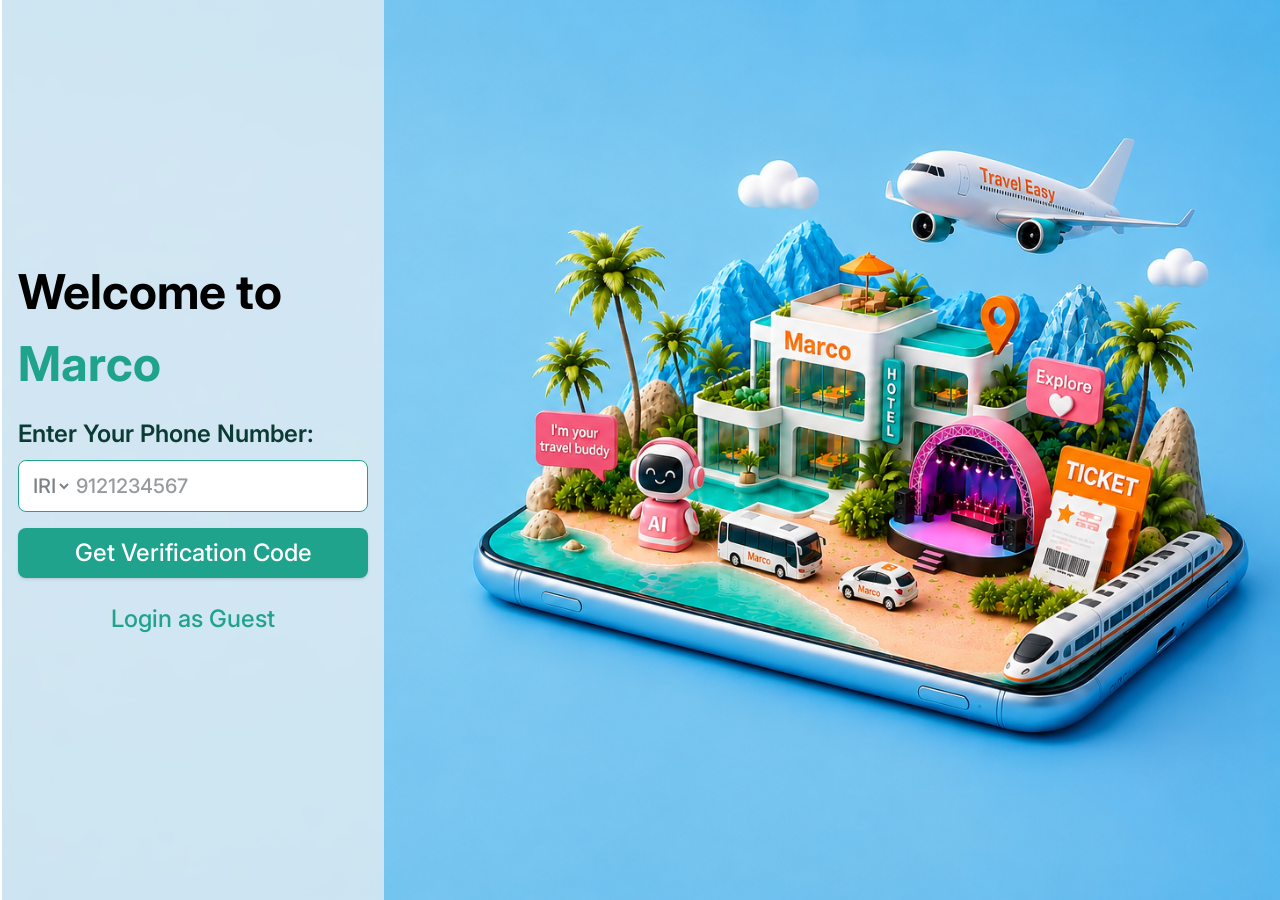
==== commit 884e7ddc: "update chatbot UI and improvements" ====
--- a/index.html
+++ b/index.html
@@ -13,15 +13,15 @@
     <title>Marco</title>
   </head>
   <body>
-    <div class="login">
+    <main class="login">
       <img class="login__img" src="/Images/login.png" alt="login image" />
       <form action="" class="login__form">
         <h1>Welcome to <span class="text--primary">Marco</span></h1>
-        <div class="input input--lg">
+        <div class="input section">
           <label class="input__label" for="phone"
             >Enter Your Phone Number:</label
           >
-          <div class="input__wrapper">
+          <div class="input-group container">
             <select class="dropdown" name="countrycode" id="countrycode">
               <option value="" disabled selected>IRI</option>
             </select>
@@ -35,15 +35,13 @@
             />
           </div>
         </div>
-        <a class="btn btn--primary btn--lg btn--fill" href="http://"
+        <a class="btn btn--primary btn--fill" href="http://"
           >Get Verification Code</a
         >
-        <a
-          class="btn btn--tertiary btn--lg btn--fill"
-          href="/HTML Pages/Home.html"
+        <a class="btn btn--tertiary btn--fill" href="/HTML Pages/Home.html"
           >Login as Guest</a
         >
       </form>
-    </div>
+    </main>
   </body>
 </html>
--- a/CSS/variables.css
+++ b/CSS/variables.css
@@ -17,19 +17,19 @@
   --line-normal: 1.5;
 
   /* Spacing scale */
-  --space-1: 0.25rem; /* 4px */
-  --space-2: 0.5rem; /* 8px */
-  --space-3: 0.75rem; /* 12px */
-  --space-4: 1rem; /* 16px (Base) */
-  --space-5: 1.25rem; /* 20px */
-  --space-6: 1.5rem; /* 24px */
-  --space-8: 2rem; /* 32px */
-  --space-10: 2.5rem; /* 40px */
-  --space-12: 3rem; /* 48px */
-  --space-16: 4rem; /* 64px */
-  --space-20: 5rem; /* 80px */
-  --space-24: 6rem; /* 96px */
-  --space-32: 8rem; /* 128px */
+  --space-4: 0.25rem; /* 4px */
+  --space-8: 0.5rem; /* 8px */
+  --space-12: 0.75rem; /* 12px */
+  --space-16: 1rem; /* 16px (Base) */
+  --space-20: 1.25rem; /* 20px */
+  --space-24: 1.5rem; /* 24px */
+  --space-32: 2rem; /* 32px */
+  --space-40: 2.5rem; /* 40px */
+  --space-48: 3rem; /* 48px */
+  --space-64: 4rem; /* 64px */
+  --space-80: 5rem; /* 80px */
+  --space-96: 6rem; /* 96px */
+  --space-128: 8rem; /* 128px */
 
   /* Border Radius */
   --radius-none: 0;
--- a/CSS/layout.css
+++ b/CSS/layout.css
@@ -46,8 +46,17 @@
   flex-direction: column;
   justify-content: center;
   align-items: center;
+
+  font-family: inherit;
+  font-weight: 500;
+  font-size: var(--text-lg);
 }
 
+@media only screen and (min-width: 768px) {
+  .login__form {
+    font-size: var(--text-xl);
+  }
+}
 @media only screen and (min-width: 1024px) {
   .login__img {
     display: none;
--- a/CSS/components.css
+++ b/CSS/components.css
@@ -87,16 +87,6 @@
 .btn:active {
   transform: translateY(1px);
 }
-.btn--nav:active {
-  background: var(--color-primary-500);
-  color: var(--color-white);
-  [data-lucide] {
-    transform: scale(1.2);
-  }
-  .text--sm {
-    font-weight: 700;
-  }
-}
 
 .btn--primary:active,
 .btn--secondary:active {
@@ -117,6 +107,10 @@
     font-weight: 700;
   }
 }
+.btn--is-active:hover {
+  background: var(--color-primary-600);
+  color: var(--color-white);
+}
 .btn:focus-visible {
   outline: none;
   box-shadow:
@@ -149,6 +143,25 @@
 }
 
 /* Input */
+
+.input-group {
+  border-radius: var(--radius-md);
+  border: solid 1px var(--color-primary-500);
+
+  background-color: var(--color-white);
+  color: var(--color-primary-500);
+  display: flex;
+  flex-direction: row;
+  align-items: center;
+  justify-content: space-between;
+  outline: none;
+
+  padding: 0.5em;
+
+  font-family: inherit;
+  font-weight: 500;
+  font-size: var(--text-base);
+}
 
 .input {
   display: flex;
@@ -177,7 +190,7 @@
   color: var(--color-neutral-500);
   width: 100%;
   border: none;
-  padding: 0 var(--space-1);
+  padding: 0 var(--space-4);
 
   border-radius: var(--radius-md);
   transition:
@@ -481,15 +494,16 @@
 }
 
 .slide__title {
+  width: 100%;
   margin: 0;
-  font-size: 0.75em;
+  font-size: var(--text-base);
   line-height: var(--line-normal);
 }
 
 .slide__text {
   width: 100%;
   margin: 0;
-  font-size: 0.75em;
+  font-size: var(--text-sm);
   line-height: var(--line-tight);
 
   display: -webkit-box;
@@ -523,10 +537,10 @@
     flex: 0 0 calc((100% - 32px) / 3);
   }
   .slide__text {
-    font-size: 1em;
+    font-size: var(--text-base);
   }
   .slide__title {
-    font-size: 1.25em;
+    font-size: var(--text-lg);
   }
 }
 @media only screen and (min-width: 1024px) {
@@ -534,20 +548,10 @@
     flex: 0 0 calc((100% - 32px) / 4);
   }
   .slide__text {
-    font-size: 1.25em;
+    font-size: var(--text-lg);
   }
   .slide__title {
-    font-size: 1.5em;
-  }
-}
-@media (hover: none) {
-  .slide__overlay {
-    opacity: 1;
-    transform: none;
-    height: 20%;
-  }
-  .slide__text {
-    display: none;
+    font-size: var(--text-xl);
   }
 }
 
@@ -693,65 +697,77 @@
   font-weight: 400;
 }
 /* Navbar */
-
-.nav__items {
-  list-style: none;
-  font-size: 1em;
+.nav {
+  background: linear-gradient(to top, var(--color-primary-50), transparent);
   background-color: color-mix(in srgb, var(--color-white), transparent 25%);
-  border: none;
   outline: solid 1px var(--color-white);
   box-shadow:
     0 0 2px 2px var(--color-white),
     0 0 4px 2px var(--color-primary-500);
   backdrop-filter: blur(5px);
-  position: fixed;
-  width: 96%;
-  z-index: 1000;
-  bottom: 2%;
-  left: 50%;
-  transform: translateX(-50%);
-
-  display: flex;
-  flex-direction: row;
-  justify-content: space-between;
-  padding: 0;
-
-  align-items: center;
-  flex-wrap: nowrap;
-
-  border-radius: var(--radius-md);
-}
-.nav {
+
   position: fixed;
   bottom: 0;
-  z-index: 999;
-  width: 100%;
-  height: 80px;
-  margin: 0;
-
-  background: #ffffff;
-  background: linear-gradient(
-    0deg,
-    rgba(255, 255, 255, 1) 0%,
-    rgba(255, 255, 255, 0) 100%
-  );
-}
+  z-index: 1000;
+
+  display: flex;
+  flex-direction: column;
+  justify-content: center;
+  align-items: center;
+}
+.nav__items {
+  list-style: none;
+  font-size: 1em;
+  border: none;
+
+  margin-inline: auto;
+
+  display: inline-flex;
+  flex-direction: row;
+  justify-content: space-between;
+  padding: 0.25em 0.5em;
+
+  align-items: center;
+  flex-wrap: nowrap;
+
+  border-radius: var(--radius-md);
+}
+@media only screen and (min-width: 1024px) {
+  .nav__items {
+    font-size: 1.25em;
+  }
+  .btn--nav {
+    padding: 0.5em 1em !important;
+  }
+}
+
 /* Header */
 
 .header {
   position: sticky;
   top: 0;
   z-index: 1000;
-  background-color: var(--color-white);
+  /* background-color: var(--color-white);
+  box-shadow:
+    0 0 2px 2px var(--color-white),
+    0 0 4px 2px var(--color-primary-500); */
+
+  background: linear-gradient(to bottom, var(--color-primary-50), transparent);
+
+  background-color: color-mix(in srgb, var(--color-white), transparent 25%);
+  outline: solid 1px var(--color-white);
+
   box-shadow:
     0 0 2px 2px var(--color-white),
     0 0 4px 2px var(--color-primary-500);
+  backdrop-filter: blur(5px);
   display: flex;
   flex-direction: column;
   justify-content: center;
   align-items: center;
-  gap: 1em;
-  padding: 1em;
+  padding-inline: 1em;
+  padding-block: 0.625em;
+  gap: 0.625em;
 }
 .header__title {
   font-size: var(--text-lg);
@@ -764,27 +780,11 @@
   width: 100%;
   flex-wrap: nowrap;
 }
-.search {
-  border-radius: var(--radius-md);
-  border: solid 1px var(--color-primary-500);
-
-  background-color: var(--color-white);
-  color: var(--color-primary-500);
-  display: flex;
-  flex-direction: row;
-  align-items: center;
-  justify-content: space-between;
-  outline: none;
-
-  padding: 0.5em;
-
-  font-family: inherit;
-  font-weight: 500;
-  font-size: var(--text-base);
-}
-@media only screen and (min-width: 768px) {
-  .search {
+
+@media only screen and (min-width: 1024px) {
+  .input-group {
     font-size: var(--text-lg);
+    max-width: 1152px;
   }
   .header__title {
     font-size: var(--text-xl);
@@ -852,3 +852,111 @@
 .svg--fill {
   fill: currentColor;
 }
+.chat {
+  height: 100vh;
+  overflow-y: scroll;
+  scroll-snap-type: y mandatory;
+  scroll-behavior: smooth;
+  -webkit-overflow-scrolling: touch;
+  -ms-overflow-style: none;
+  scrollbar-width: none;
+  background-image: url(/Images/background.png);
+  border: solid 2px var(--color-white);
+  padding: 1em 1em 140px 1em;
+}
+.chat__messages {
+  font-size: var(--text-base);
+  line-height: var(--line-normal);
+  width: 100%;
+  display: flex;
+  flex-direction: column;
+  justify-content: baseline;
+  gap: 1em;
+}
+.chat__messages--left {
+  position: relative;
+  align-self: flex-start;
+  color: var(--color-white);
+  background-color: var(--color-primary-300);
+  width: 70%;
+  padding: 1em;
+  border-radius: var(--radius-lg) var(--radius-lg) var(--radius-lg) 0;
+  filter: drop-shadow(0 4px 6px rgba(0, 0, 0, 0.1));
+
+  padding: 1em;
+  height: fit-content;
+}
+.chat__messages--left::before {
+  content: "";
+  position: absolute;
+  bottom: 0;
+  left: -15px;
+  width: var(--space-16);
+  height: var(--space-32);
+  background-color: var(--color-primary-300);
+  clip-path: path("M 8 32 Q 16 32 16 0 L 16 0 L 16 32 Z");
+}
+
+.chat__messages--right {
+  position: relative;
+  align-self: flex-end;
+  color: var(--color-white);
+  background-color: var(--color-secondary-300);
+  width: 70%;
+  padding: 1em;
+  border-radius: var(--radius-lg) var(--radius-lg) 0 var(--radius-lg);
+  filter: drop-shadow(0 4px 6px rgba(0, 0, 0, 0.1));
+
+  height: fit-content;
+}
+
+.chat__messages--right::before {
+  content: "";
+  position: absolute;
+  bottom: 0;
+  /* تغییر جهت به سمت راست */
+  right: -15px;
+  left: auto;
+
+  width: var(--space-16);
+  height: var(--space-32);
+  background-color: var(--color-secondary-300);
+
+  /* معکوس کردن مسیر (Mirror Path) */
+  clip-path: path("M 8 32 Q 0 32 0 0 L 0 0 L 0 32 Z");
+}
+
+.input-group--chat {
+  width: 96%;
+  background-color: var(--color-white);
+  color: var(--color-primary-500);
+  position: fixed;
+  bottom: 92px;
+  left: 50%;
+  transform: translateX(-50%);
+}
+
+@media only screen and (min-width: 768px) {
+  .chat__messages--right,
+  .chat__messages--left {
+    padding: 1.25em;
+
+    width: 65%;
+  }
+}
+@media only screen and (min-width: 1024px) {
+  .input-group--chat {
+    bottom: 108px;
+  }
+  .chat {
+    padding: 1em 1em 168px 1em;
+  }
+  .chat__messages--right,
+  .chat__messages--left {
+    padding: 1.5em;
+    width: 60%;
+  }
+  .chat__messages {
+    font-size: var(--text-lg);
+  }
+}
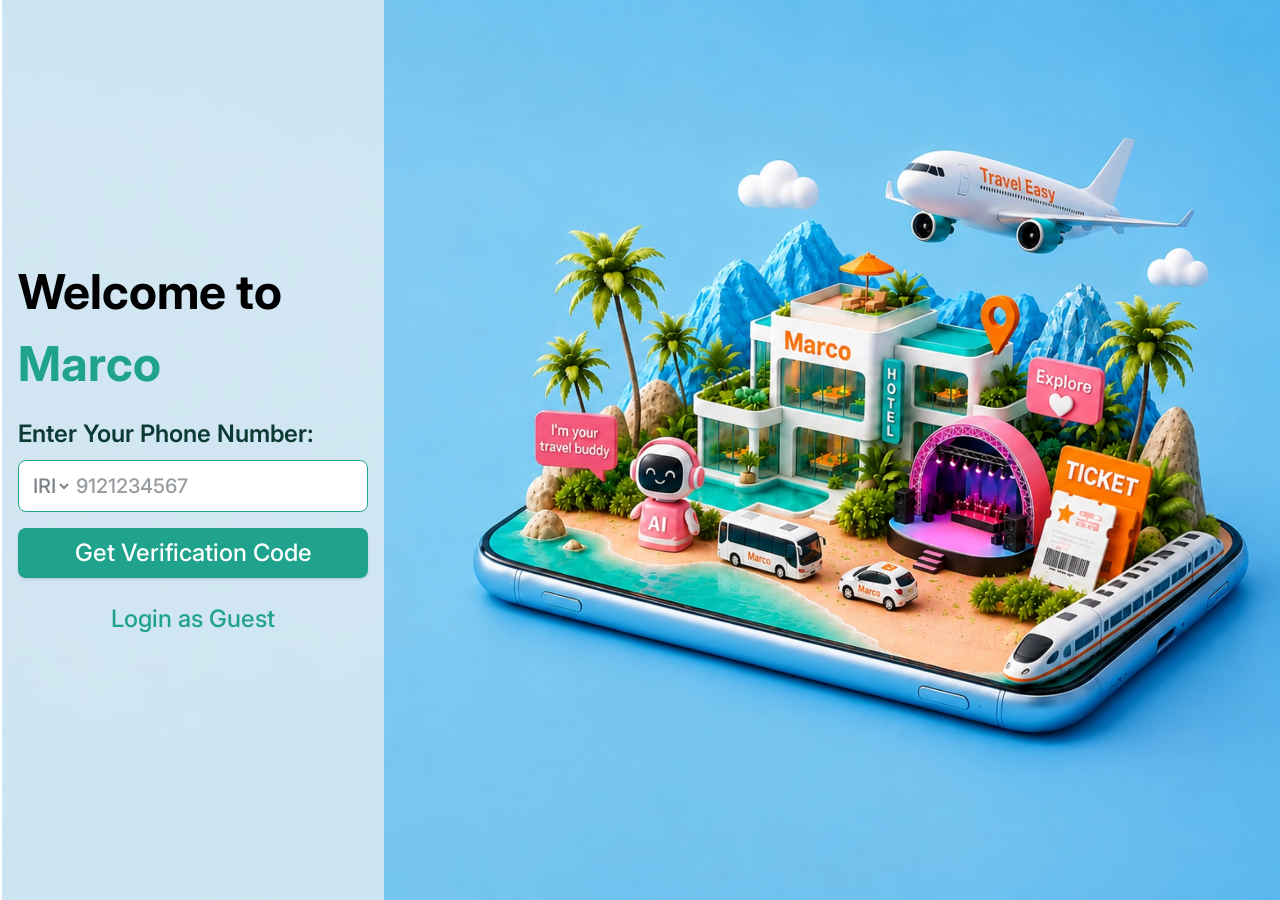
==== commit 55288d7f: "update" ====
--- a/index.html
+++ b/index.html
@@ -14,7 +14,11 @@
   </head>
   <body>
     <main class="login">
-      <img class="login__img" src="/Images/login.png" alt="login image" />
+      <img
+        class="login__img"
+        src="/Images/Banners/login.webp"
+        alt="login image"
+      />
       <form action="" class="login__form">
         <h1>Welcome to <span class="text--primary">Marco</span></h1>
         <div class="input section">
--- a/CSS/base.css
+++ b/CSS/base.css
@@ -33,6 +33,8 @@
   box-sizing: border-box !important;
   font-size: 16px;
   line-height: var(--line-normal);
+}
+main {
   background-color: var(--color-neutral-50);
 }
 a {
--- a/CSS/layout.css
+++ b/CSS/layout.css
@@ -62,7 +62,7 @@
     display: none;
   }
   .login {
-    background-image: url(/Images/login.png);
+    background-image: url(/Images/Banners/login.webp);
     background-repeat: no-repeat;
     background-size: cover;
     background-position: right center;
--- a/CSS/components.css
+++ b/CSS/components.css
@@ -37,6 +37,9 @@
 .btn--chip {
   width: fit-content;
   flex: 1;
+}
+.btn--ticket {
+  font-size: var(--text-base);
 }
 .btn--chip[aria-pressed="true"] {
   color: var(--color-white) !important;
@@ -65,6 +68,35 @@
   background: none;
   color: var(--color-primary-500);
   border: 1px solid transparent;
+}
+.btn--card {
+  box-shadow:
+    0 1px 2px rgba(0, 0, 0, 0.08),
+    0 2px 4px rgba(0, 0, 0, 0.06);
+}
+.wishlist-btn {
+  position: absolute; /* دکمه از جریانِ عادیِ صفحه خارج می‌شود */
+  top: 86px; /* فاصله از بالا */
+  left: 34px; /* فاصله از راست */
+
+  /* استایل‌دهی دکمه */
+  background: rgba(255, 255, 255, 0.6); /* پس‌زمینه نیمه‌شفاف */
+  backdrop-filter: blur(2px); /* افکت گلس‌مورفیسم برای شیک شدن */
+  border: none;
+  border-radius: 50%; /* دایره */
+  width: 40px;
+  height: 40px;
+  cursor: pointer;
+  display: flex;
+  align-items: center;
+  justify-content: center;
+  transition: transform 0.2s ease;
+}
+.wishlist-btn:hover {
+  background: rgba(255, 255, 255, 0.8); /* پس‌زمینه نیمه‌شفاف */
+}
+.wishlist-btn:active {
+  fill: currentColor;
 }
 .btn--primary:hover {
   background-color: var(--color-primary-600);
@@ -431,6 +463,9 @@
     gap: 1em;
     padding-block: 4em;
   }
+  .btn--ticket {
+    font-size: var(--text-lg);
+  }
 }
 
 /* Slider */
@@ -591,7 +626,8 @@
 
 /* Comments Section*/
 
-.comment__container {
+.comments__list {
+  list-style: none;
   width: 100%;
   display: flex;
   flex-direction: row;
@@ -610,61 +646,146 @@
 .comment__slide {
   position: relative;
   flex: 0 0 calc((100% - 32px));
-  background-color: var(--color-neutral-100);
-
-  border-radius: var(--radius-md);
+}
+/* Explore */
+.explore {
+  margin: 0;
+  height: 100%;
+}
+
+.explore__list {
+  background-color: var(--color-primary-50);
+  position: relative;
+  width: 100%;
+  height: 100%;
+  box-sizing: border-box;
+  padding: 1em 1em 320px 1em;
+  list-style: none;
+  display: grid;
+  grid-template-columns: 1fr;
+  justify-content: start;
+  align-items: start;
+  gap: 1em;
+}
+@media only screen and (min-width: 768px) {
+  .explore__list {
+    grid-template-columns: repeat(2, minmax(0, 1fr));
+  }
+}
+@media only screen and (min-width: 1024px) {
+  .explore__list {
+    grid-template-columns: repeat(3, minmax(0, 1fr));
+  }
+}
+/* Card */
+
+.card {
+  width: 100%;
+  background-color: var(--color-white);
+  border-radius: var(--radius-lg);
 
   gap: 1em;
   padding: 1em;
 
+  box-sizing: border-box;
   display: flex;
   flex-direction: column;
-}
-
-.comment__header {
-  width: 100%;
-  display: flex;
-  flex-direction: row;
-  align-items: center;
+  box-shadow:
+    0 1px 2px rgba(0, 0, 0, 0.08),
+    0 2px 4px rgba(0, 0, 0, 0.06);
+}
+.card__header {
+  position: relative;
+  width: 100%;
+  display: flex;
+  flex-direction: row;
+  box-sizing: border-box;
+
+  justify-content: flex-start;
+  align-items: center;
+  gap: 1em;
+}
+.card__details {
+  width: 100%;
+  max-width: 96px;
+
+  display: flex;
+  flex-direction: column;
+  align-items: center;
+  justify-content: flex-start;
+}
+.card__rating {
+  width: 100%;
+  font-size: inherit;
+  color: var(--color-secondary-500);
+  padding: 0;
+  display: flex;
+
+  gap: 0.25em;
+  flex-direction: row;
+  justify-content: right;
+  align-items: flex-start;
+}
+.card__date {
+  width: 100%;
+  direction: rtl;
+  font-size: inherit;
+  font-weight: 500;
+  color: var(--color-neutral-600);
+}
+.card__content {
+  width: 100%;
+  display: flex;
+  flex-direction: column;
   justify-content: space-between;
   gap: 1em;
 }
-.comment__body {
-  width: 100%;
-  height: 160px;
+.card__text {
+  width: 100%;
+  flex: 1 1 100%;
+  max-height: 192px;
+  overflow-y: auto;
+  flex-shrink: 0;
+
   background-color: var(--color-white);
   color: var(--color-neutral-700);
 
   border-radius: var(--radius-md);
   padding: 0.5em 1em;
-  font-size: var(--text-sm);
+  font-size: inherit;
   line-height: var(--line-tight);
   font-weight: 400;
   text-align: justify;
   overflow-y: scroll;
 }
-.comment__rating {
-  width: 100%;
-  font-size: var(--text-sm);
-  color: var(--color-secondary-500);
-  padding: 0;
-  display: flex;
-  gap: 0.125;
-  flex-direction: row;
+.card__img {
+  position: relative;
+  width: 100%;
+  flex: 1 1 100%;
+  aspect-ratio: 16/9;
+  object-fit: cover;
+  object-position: center;
+  display: block;
+  border-radius: var(--radius-lg);
+}
+.card__footer {
+  position: relative;
+  width: 100%;
+  display: flex;
+  flex-direction: row;
+  box-sizing: border-box;
+
   justify-content: space-between;
   align-items: center;
-}
-.comment__date {
-  font-size: var(--text-sm);
-  font-weight: 500;
-  color: var(--color-neutral-600);
-  width: 100%;
-  direction: rtl;
 }
 @media only screen and (min-width: 768px) {
   .comment__slide {
     flex: 0 0 calc((100% - 32px) / 2);
   }
+  .card__header {
+    flex-direction: row;
+    align-items: center;
+  }
 }
 @media only screen and (min-width: 1024px) {
   .comment__slide {
@@ -676,25 +797,50 @@
 
 .persona {
   width: 100%;
+  min-width: 0;
+  flex-shrink: 1;
   display: flex;
   flex-direction: row;
   align-items: center;
   justify-content: flex-start;
-  gap: 1em;
+  gap: 0.5em;
 }
 .persona__img {
   border: solid 2px var(--color-secondary-500);
-  max-width: 64px;
+  max-width: 56px;
   object-fit: cover;
   object-position: center;
   display: block;
   border-radius: var(--radius-full);
 }
+.persona__details {
+  width: 100%;
+  min-width: 0;
+  flex-shrink: 1;
+  display: flex;
+  flex-direction: column;
+  justify-content: flex-start;
+}
 .persona__name {
-  width: fit-content;
+  width: 100%;
   color: var(--color-neutral-700);
   font-size: var(--text-sm);
   font-weight: 400;
+  white-space: nowrap;
+  overflow: hidden;
+  text-overflow: ellipsis;
+}
+.persona__location {
+  width: 100%;
+  display: flex;
+  flex-direction: row;
+  gap: 0.25em;
+  font-size: var(--text-sm);
+  font-weight: 500;
+  color: var(--color-neutral-600);
+  white-space: nowrap;
+  overflow: hidden;
+  text-overflow: ellipsis;
 }
 /* Navbar */
 .nav {
